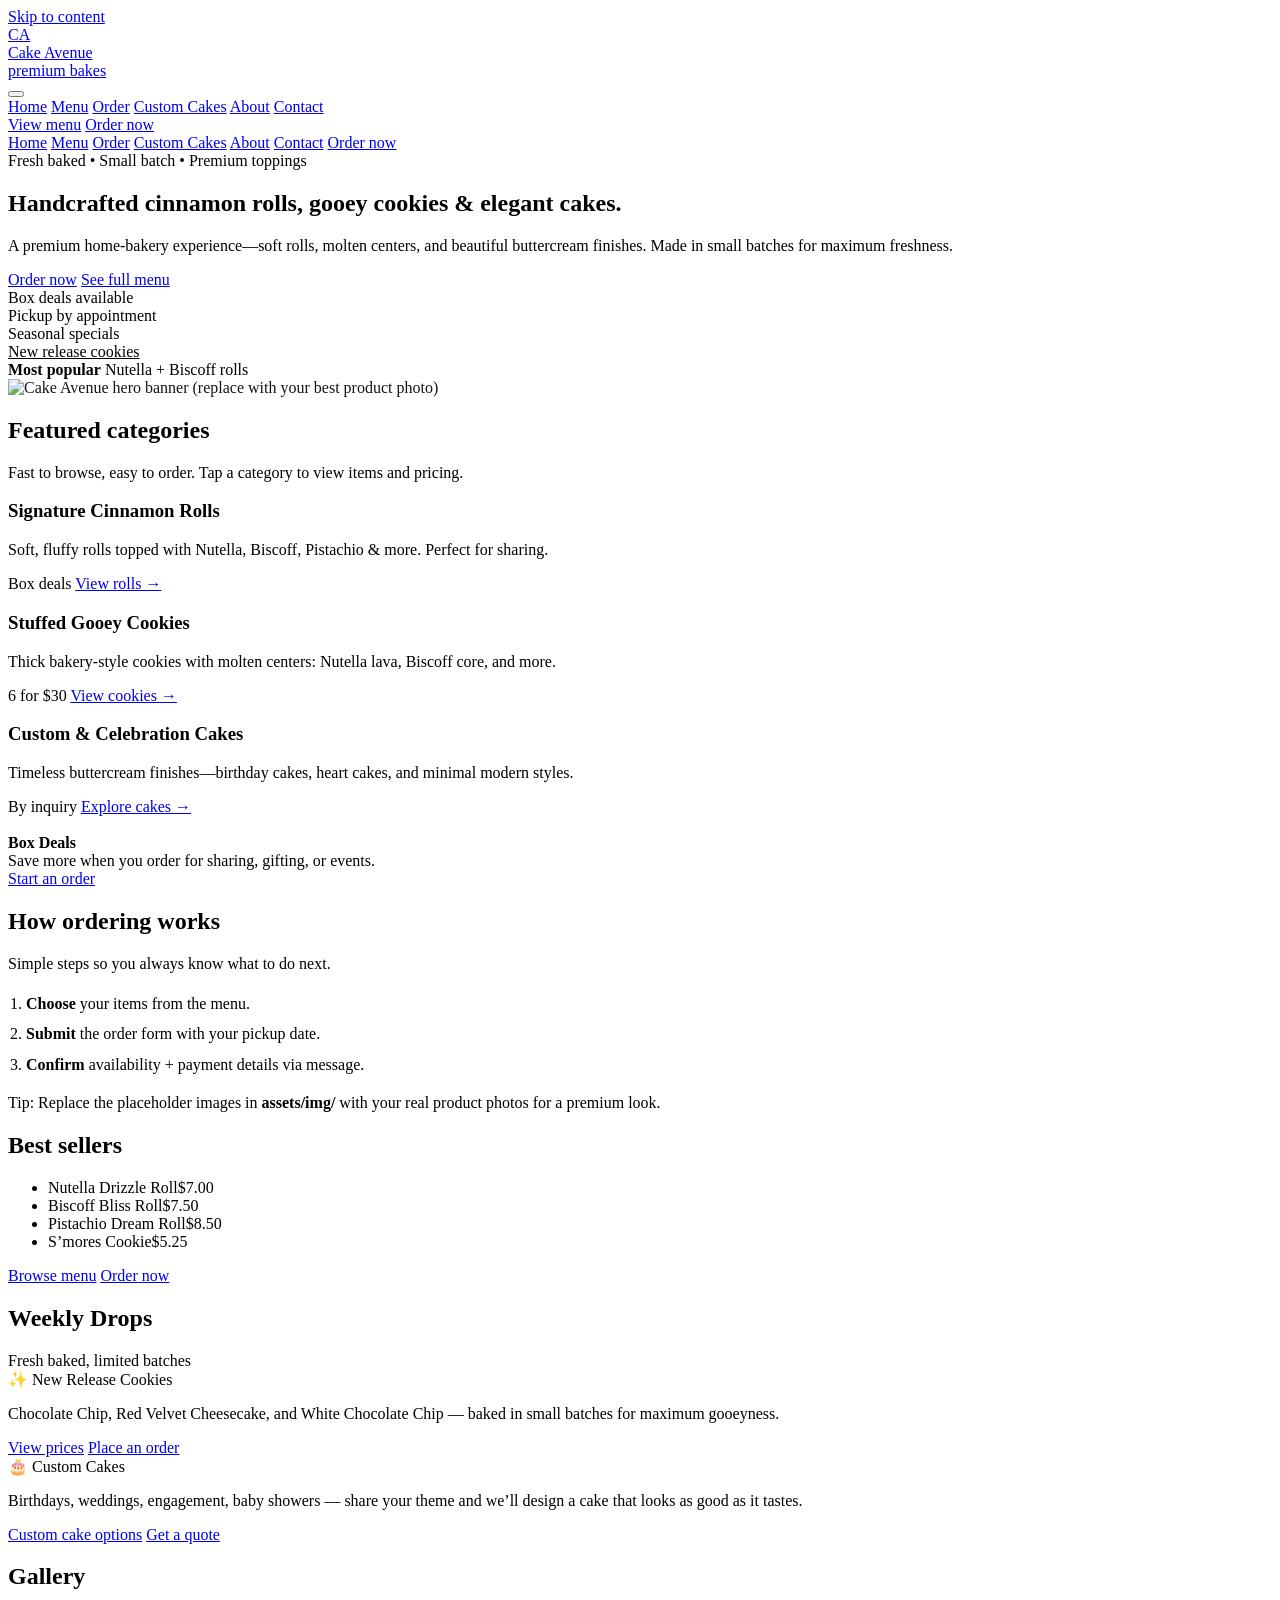
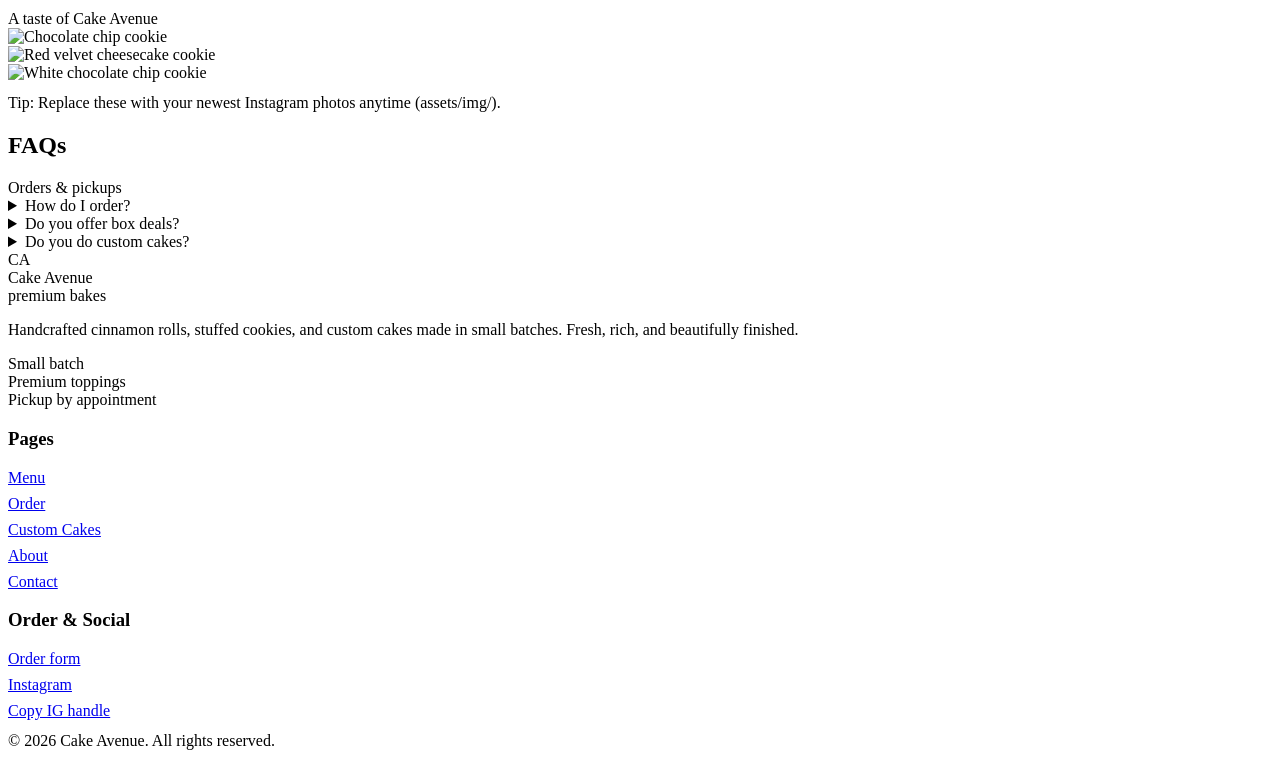
==== index.html @ 2c13a955 "Add Cake Avenue website pages" ====
<!doctype html>
<html lang="en">
<head>
<title>Cake Avenue — Premium Bakes</title>
<meta name="description" content="Cake Avenue — premium cinnamon rolls, gooey cookies, and custom cakes."/>

<meta charset="utf-8" />
<meta name="viewport" content="width=device-width, initial-scale=1" />
<meta name="theme-color" content="#c77a8b" />
<link rel="preconnect" href="https://fonts.googleapis.com">
<link rel="preconnect" href="https://fonts.gstatic.com" crossorigin>
<link href="https://fonts.googleapis.com/css2?family=Bodoni+Moda:wght@400;600;700&family=Parisienne&family=Poppins:wght@300;400;500;600;700&display=swap" rel="stylesheet">
<link rel="stylesheet" href="assets/css/style.css" />
<script defer src="assets/js/main.js"></script>


  <meta name="description" content="Premium cakes, gooey stuffed cookies, and custom baking — made fresh with love.">
  <meta property="og:title" content="Cake Avenue | Premium Cakes & Cookies">
  <meta property="og:description" content="Premium cakes, gooey stuffed cookies, and custom baking — made fresh with love.">
  <meta property="og:type" content="website">
</head>
<body>

<a class="skip-link" href="#main">Skip to content</a>
<header class="header">
  <div class="container">
    <nav class="nav" aria-label="Primary">
      <a class="brand" href="index.html" aria-label="Cake Avenue home">
        <div class="brand-mark" aria-hidden="true">CA</div>
        <div>
          <div class="brand-name">Cake Avenue</div>
          <div class="brand-tag">premium bakes</div>
        </div>
      </a>

      <button class="mobile-toggle" type="button" aria-label="Open menu" onclick="toggleMobileMenu()">
        <span></span><span></span><span></span>
      </button>

      <div class="nav-links" data-nav>
        <a href="index.html">Home</a>
        <a href="menu.html">Menu</a>
        <a href="order.html">Order</a>
        <a href="cakes.html">Custom Cakes</a>
        <a href="about.html">About</a>
        <a href="contact.html">Contact</a>
      </div>

      <div class="nav-cta">
        <a class="btn ghost" href="menu.html">View menu</a>
        <a class="btn primary" href="order.html">Order now</a>
      </div>
    </nav>

    <div id="mobileMenu" class="mobile-menu" data-open="false" data-nav>
      <a href="index.html">Home</a>
      <a href="menu.html">Menu</a>
      <a href="order.html">Order</a>
      <a href="cakes.html">Custom Cakes</a>
      <a href="about.html">About</a>
      <a href="contact.html">Contact</a>
      <a class="btn primary" style="margin-top:12px; width:100%" href="order.html">Order now</a>
    </div>
  </div>
</header>

<main id="main">

<section class="hero">
  <div class="container">
    <div class="hero-grid">
      <div class="card pad">
        <div class="kicker"><span class="dot"></span> Fresh baked • Small batch • Premium toppings</div>
        <h1>Handcrafted cinnamon rolls, gooey cookies & elegant cakes.</h1>
        <p class="lead">A premium home-bakery experience—soft rolls, molten centers, and beautiful buttercream finishes. Made in small batches for maximum freshness.</p>
        <div class="hero-actions">
          <a class="btn primary" href="order.html">Order now</a>
          <a class="btn ghost" href="menu.html">See full menu</a>
        </div>
        <div class="pills" aria-label="Highlights">
          <div class="pill">Box deals available</div>
          <div class="pill">Pickup by appointment</div>
          <div class="pill">Seasonal specials</div>
          <div class="pill"><a href="menu.html#new-release" style="color:inherit">New release cookies</a></div>
        </div>
      </div>

      <div class="hero-art">
        <div class="art">
          <div class="bokeh"></div>
          <div class="badge">
            <strong>Most popular</strong>
            <span>Nutella + Biscoff rolls</span>
          </div>
          <img src="assets/img/hero-placeholder.jpg" alt="Cake Avenue hero banner (replace with your best product photo)" style="mix-blend-mode:multiply; opacity:.92; height:100%; width:100%; object-fit:cover">
        </div>
      </div>
    </div>
  </div>
</section>

<section class="section">
  <div class="container">
    <h2>Featured categories</h2>
    <p>Fast to browse, easy to order. Tap a category to view items and pricing.</p>

    <div class="grid3">
      <div class="product-card">
        <div class="thumb" aria-hidden="true"></div>
        <h3>Signature Cinnamon Rolls</h3>
        <p>Soft, fluffy rolls topped with Nutella, Biscoff, Pistachio & more. Perfect for sharing.</p>
        <div class="price-row">
          <span class="price">Box deals</span>
          <a class="link" href="menu.html#rolls">View rolls →</a>
        </div>
      </div>

      <div class="product-card">
        <div class="thumb" aria-hidden="true" style="background:
          radial-gradient(260px 160px at 20% 20%, rgba(199,122,139,.35), transparent 60%),
          radial-gradient(240px 150px at 78% 20%, rgba(106,163,178,.28), transparent 62%),
          linear-gradient(135deg, rgba(255,255,255,.85), rgba(255,250,243,.6));"></div>
        <h3>Stuffed Gooey Cookies</h3>
        <p>Thick bakery-style cookies with molten centers: Nutella lava, Biscoff core, and more.</p>
        <div class="price-row">
          <span class="price">6 for $30</span>
          <a class="link" href="menu.html#cookies">View cookies →</a>
        </div>
      </div>

      <div class="product-card">
        <div class="thumb" aria-hidden="true" style="background:
          radial-gradient(260px 160px at 20% 20%, rgba(106,163,178,.35), transparent 60%),
          radial-gradient(240px 150px at 78% 20%, rgba(217,180,143,.28), transparent 62%),
          linear-gradient(135deg, rgba(255,255,255,.85), rgba(255,250,243,.6));"></div>
        <h3>Custom & Celebration Cakes</h3>
        <p>Timeless buttercream finishes—birthday cakes, heart cakes, and minimal modern styles.</p>
        <div class="price-row">
          <span class="price">By inquiry</span>
          <a class="link" href="cakes.html">Explore cakes →</a>
        </div>
      </div>
    </div>

    <div class="banner" style="margin-top:18px">
      <div>
        <strong>Box Deals</strong>
        <div><span>Save more when you order for sharing, gifting, or events.</span></div>
      </div>
      <a class="btn primary" href="order.html">Start an order</a>
    </div>
  </div>
</section>

<section class="section">
  <div class="container">
    <div class="menu-grid">
      <div class="menu-block">
        <h2>How ordering works</h2>
        <p class="small">Simple steps so you always know what to do next.</p>
        <ol class="small" style="line-height:1.9; margin:10px 0 0; padding-left:18px">
          <li><strong>Choose</strong> your items from the menu.</li>
          <li><strong>Submit</strong> the order form with your pickup date.</li>
          <li><strong>Confirm</strong> availability + payment details via message.</li>
        </ol>
        <div class="note" style="margin-top:14px">
          Tip: Replace the placeholder images in <strong>assets/img/</strong> with your real product photos for a premium look.
        </div>
      </div>

      <div class="menu-block">
        <h2>Best sellers</h2>
        <ul class="menu-list" style="margin-top:8px">
          <li class="menu-item"><span class="name">Nutella Drizzle Roll</span><span class="dots"></span><span class="price">$7.00</span></li>
          <li class="menu-item"><span class="name">Biscoff Bliss Roll</span><span class="dots"></span><span class="price">$7.50</span></li>
          <li class="menu-item"><span class="name">Pistachio Dream Roll</span><span class="dots"></span><span class="price">$8.50</span></li>
          <li class="menu-item"><span class="name">S’mores Cookie</span><span class="dots"></span><span class="price">$5.25</span></li>
        </ul>
        <div class="hero-actions" style="margin-top:16px">
          <a class="btn ghost" href="menu.html">Browse menu</a>
          <a class="btn primary" href="order.html">Order now</a>
        </div>
      </div>
    </div>
  </div>
</section>


<section class="section">
  <div class="container">
    <div class="section-title">
      <h2>Weekly Drops</h2><span class="script">Fresh baked, limited batches</span>
    </div>
    <div class="divider"></div>
    <div class="menu-grid">
      <div class="menu-block lux-card">
        <div class="badge">✨ New Release Cookies</div>
        <p class="small">Chocolate Chip, Red Velvet Cheesecake, and White Chocolate Chip — baked in small batches for maximum gooeyness.</p>
        <div class="hero-actions">
          <a class="btn primary" href="menu.html#new-release">View prices</a>
          <a class="btn ghost" href="order.html">Place an order</a>
        </div>
      </div>
      <div class="menu-block lux-card">
        <div class="badge">🎂 Custom Cakes</div>
        <p class="small">Birthdays, weddings, engagement, baby showers — share your theme and we’ll design a cake that looks as good as it tastes.</p>
        <div class="hero-actions">
          <a class="btn primary" href="cakes.html">Custom cake options</a>
          <a class="btn ghost" href="contact.html">Get a quote</a>
        </div>
      </div>
    </div>
  </div>
</section>

<section class="section">
  <div class="container">
    <div class="section-title">
      <h2>Gallery</h2><span class="script">A taste of Cake Avenue</span>
    </div>
    <div class="divider"></div>
    <div class="gallery">
      <div class="g"><img src="assets/img/new-chocolate-chip-1.jpg" alt="Chocolate chip cookie"></div>
      <div class="g"><img src="assets/img/new-red-velvet-1.jpg" alt="Red velvet cheesecake cookie"></div>
      <div class="g"><img src="assets/img/new-white-choc-chip-1.jpg" alt="White chocolate chip cookie"></div>
    </div>
    <p class="small" style="margin-top:12px; color:var(--muted)">Tip: Replace these with your newest Instagram photos anytime (assets/img/).</p>
  </div>
</section>

<section class="section">
  <div class="container">
    <div class="section-title">
      <h2>FAQs</h2><span class="script">Orders & pickups</span>
    </div>
    <div class="divider"></div>
    <div class="faq">
      <details>
        <summary>How do I order?</summary>
        <div class="small" style="margin-top:8px">Use the Order page, or message us on Instagram. We’ll confirm availability and pickup time.</div>
      </details>
      <details>
        <summary>Do you offer box deals?</summary>
        <div class="small" style="margin-top:8px">Yes — box deals are listed on the Menu page when available.</div>
      </details>
      <details>
        <summary>Do you do custom cakes?</summary>
        <div class="small" style="margin-top:8px">Absolutely. Share your theme, size, and date on the Contact page for a quote.</div>
      </details>
    </div>
  </div>
</section>

</main>

<footer class="footer">
  <div class="container">
    <div class="footer-grid">
      <div>
        <div class="brand" style="margin-bottom:10px">
          <div class="brand-mark" aria-hidden="true">CA</div>
          <div>
            <div class="brand-name">Cake Avenue</div>
            <div class="brand-tag">premium bakes</div>
          </div>
        </div>
        <p class="muted">Handcrafted cinnamon rolls, stuffed cookies, and custom cakes made in small batches. Fresh, rich, and beautifully finished.</p>
        <div class="badge-row">
          <div class="mini-badge">Small batch</div>
          <div class="mini-badge">Premium toppings</div>
          <div class="mini-badge">Pickup by appointment</div>
        </div>
      </div>
      <div>
        <h3>Pages</h3>
        <div style="display:grid; gap:8px">
          <a href="menu.html">Menu</a>
          <a href="order.html">Order</a>
          <a href="cakes.html">Custom Cakes</a>
          <a href="about.html">About</a>
          <a href="contact.html">Contact</a>
        </div>
      </div>
      <div>
        <h3>Order & Social</h3>
        <div style="display:grid; gap:8px">
          <a href="order.html">Order form</a>
          <a href="https://www.instagram.com/cake_avenue_0" target="_blank" rel="noreferrer">Instagram</a>
          <a href="#" onclick="navigator.clipboard.writeText('@cake_avenue_0'); return false;">Copy IG handle</a>
        </div>
        <p class="muted" style="margin-top:12px">© 2026 Cake Avenue. All rights reserved.</p>
      </div>
    </div>
  </div>
</footer>
<div id="toast" class="toast" role="status" aria-live="polite"></div>

</body>
</html>
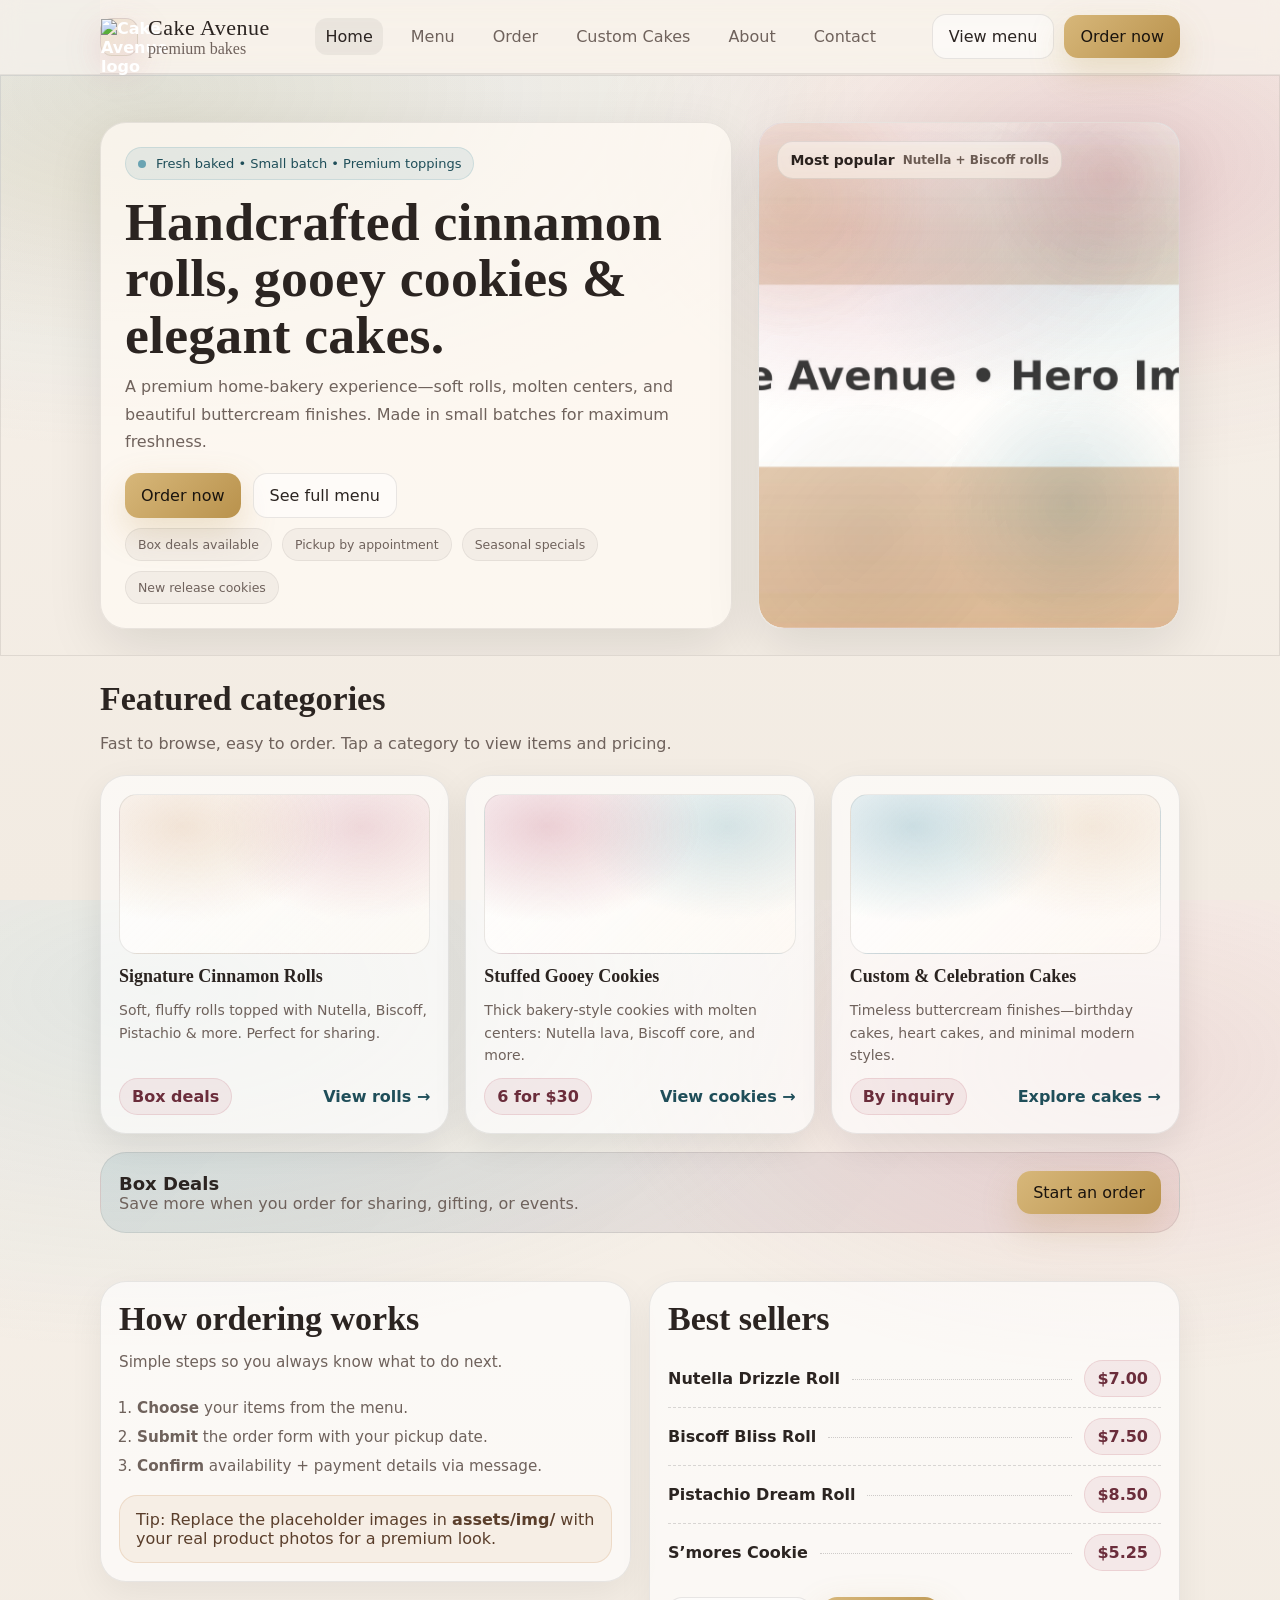
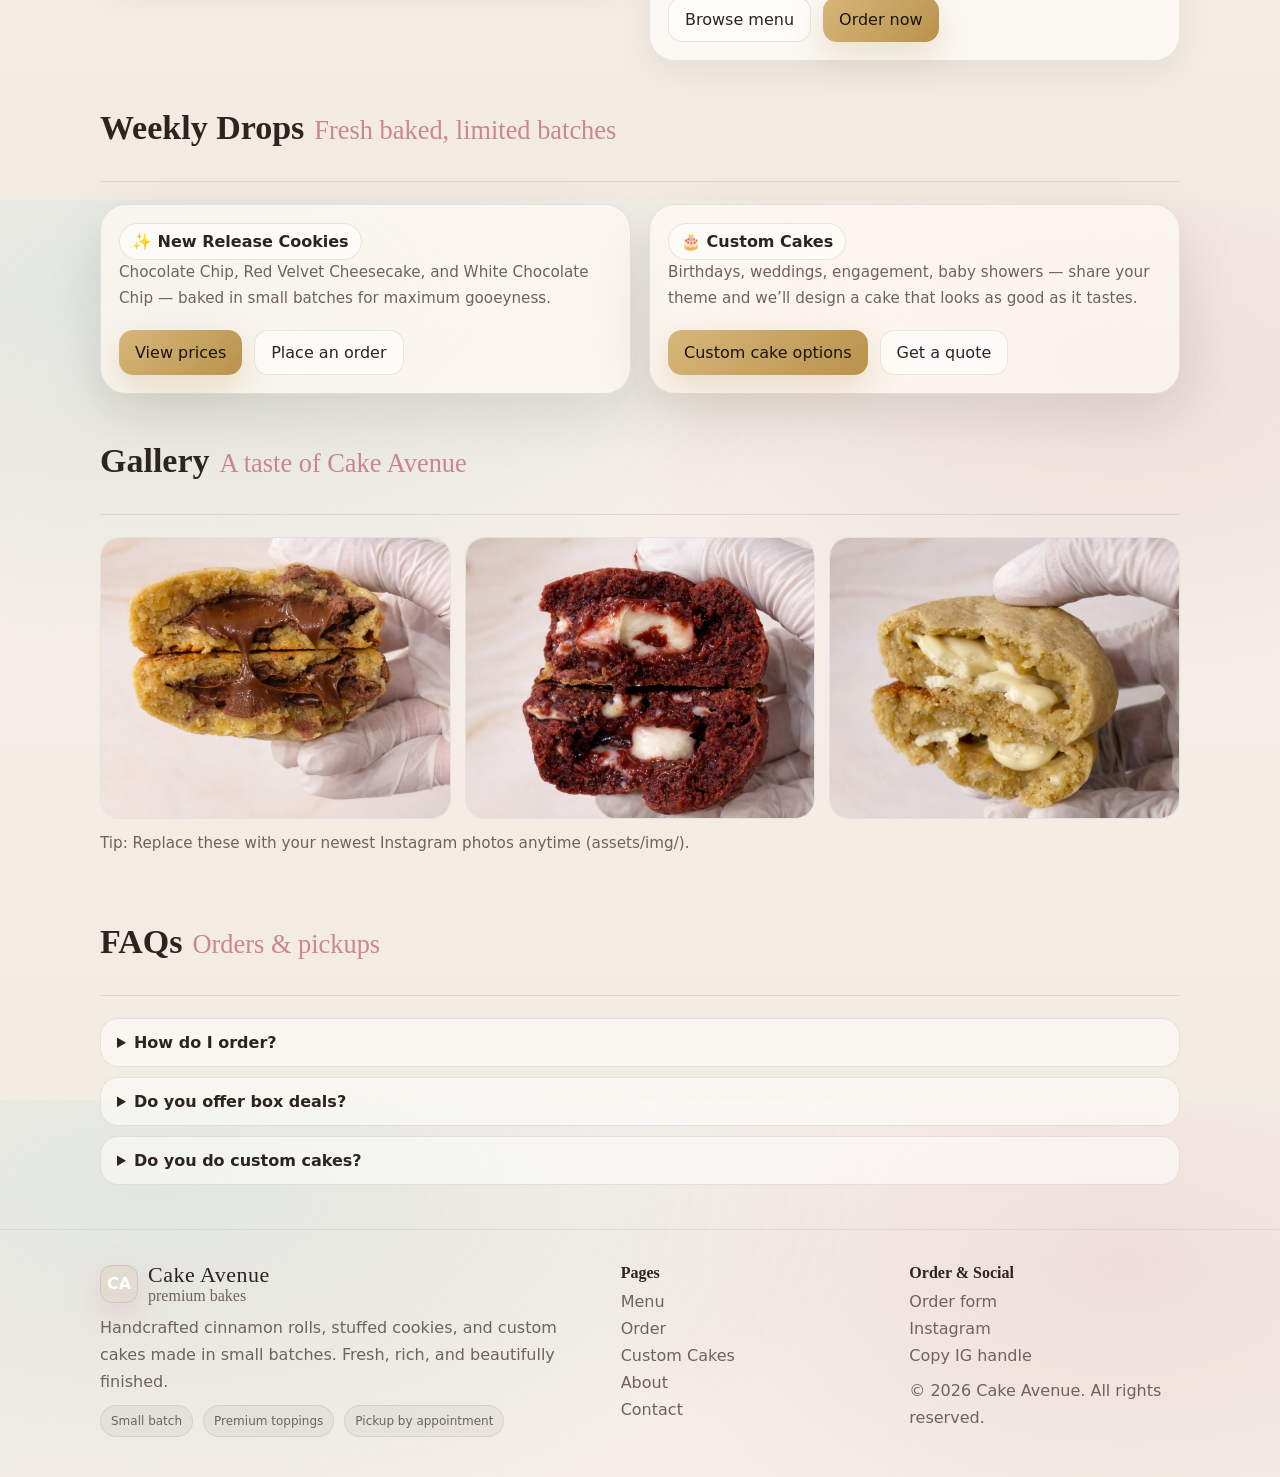
==== commit dcecd82a: "Replace “CA” with the logo image" ====
--- a/index.html
+++ b/index.html
@@ -26,7 +26,9 @@
   <div class="container">
     <nav class="nav" aria-label="Primary">
       <a class="brand" href="index.html" aria-label="Cake Avenue home">
-        <div class="brand-mark" aria-hidden="true">CA</div>
+      <div class="brand-mark" aria-hidden="true">
+  <img src="assets/img/logo.png" alt="Cake Avenue logo" class="logo-img">
+</div>
         <div>
           <div class="brand-name">Cake Avenue</div>
           <div class="brand-tag">premium bakes</div>
--- a/assets/css/style.css
+++ b/assets/css/style.css
@@ -0,0 +1,348 @@
+:root{
+  --bg: #f7f1ea;
+  --paper: #fffaf3;
+  --ink: #2b2421;
+  --muted: #6f625c;
+  --brand: #c77a8b;
+  --brand2: #6aa3b2;
+  --accent: #d9b48f;
+  --shadow: 0 18px 55px rgba(0,0,0,.10);
+  --radius: 18px;
+  --radius2: 26px;
+  --max: 1120px;
+}
+*{box-sizing:border-box}
+html,body{height:100%}
+body{
+  margin:0;
+  font-family: "Poppins", system-ui, -apple-system, Segoe UI, Roboto, Arial, sans-serif;
+  color:var(--ink);
+  background:
+    radial-gradient(1200px 600px at 12% 10%, rgba(106,163,178,.15), transparent 60%),
+    radial-gradient(900px 520px at 88% 18%, rgba(199,122,139,.16), transparent 60%),
+    linear-gradient(180deg, var(--bg), #f2ebe2);
+}
+a{color:inherit; text-decoration:none}
+img{max-width:100%; height:auto; display:block}
+button{font-family:inherit}
+.container{max-width:var(--max); margin:0 auto; padding:0 20px}
+.skip-link{position:absolute; left:-999px; top:auto; width:1px; height:1px; overflow:hidden}
+.skip-link:focus{left:16px; top:16px; width:auto; height:auto; padding:10px 12px; background:#fff; border-radius:12px; box-shadow:var(--shadow); z-index:9999}
+.header{
+  position:sticky; top:0; z-index:50;
+  backdrop-filter: blur(10px);
+  background: rgba(247,241,234,.70);
+  border-bottom: 1px solid rgba(0,0,0,.06);
+}
+.nav{
+  display:flex; align-items:center; justify-content:space-between;
+  padding:14px 0; gap:14px;
+}
+.brand{display:flex; align-items:center; gap:10px}
+.brand-mark{
+  width:40px; height:40px; border-radius:14px;
+  background: linear-gradient(135deg, rgba(199,122,139,.95), rgba(106,163,178,.95));
+  box-shadow: 0 12px 35px rgba(199,122,139,.25);
+  display:grid; place-items:center;
+  color:white; font-weight:700;
+}
+.brand-name{font-family:"Bodoni Moda", serif; letter-spacing:.5px; font-size:22px; line-height:1}
+.brand-tag{font-family:"Parisienne", cursive; color:var(--muted); margin-top:2px; font-size:16px; line-height:1}
+.nav-links{display:flex; align-items:center; gap:18px; flex-wrap:wrap}
+.nav-links a{padding:9px 10px; border-radius:12px; color:var(--muted)}
+.nav-links a[aria-current="page"]{color:var(--ink); background: rgba(0,0,0,.05)}
+.nav-cta{display:flex; align-items:center; gap:10px}
+.btn{
+  display:inline-flex; align-items:center; justify-content:center; gap:10px;
+  padding:12px 16px; border-radius:14px;
+  border:1px solid rgba(0,0,0,.10);
+  background: rgba(255,255,255,.7);
+  color:var(--ink);
+  cursor:pointer;
+  transition: transform .12s ease, box-shadow .12s ease, background .12s ease;
+}
+.btn:hover{transform: translateY(-1px); box-shadow: 0 12px 30px rgba(0,0,0,.10); background:#fff}
+.btn.primary{
+  background: linear-gradient(135deg, rgba(199,122,139,.98), rgba(217,180,143,.92));
+  border-color: rgba(0,0,0,.06);
+  color:white;
+}
+.btn.primary:hover{box-shadow: 0 18px 45px rgba(199,122,139,.25)}
+.btn.ghost{background:transparent; border-color: rgba(0,0,0,.10)}
+.mobile-toggle{display:none; width:44px; height:44px; border-radius:14px; border:1px solid rgba(0,0,0,.10); background: rgba(255,255,255,.65)}
+.mobile-toggle span{display:block; width:18px; height:2px; background:var(--ink); margin:4px auto; border-radius:2px}
+@media (max-width: 860px){
+  .nav-links{display:none}
+  .mobile-toggle{display:inline-grid; place-items:center}
+  .nav-cta{display:none}
+  .mobile-menu{display:block}
+}
+.mobile-menu{display:none; padding:0 0 14px 0}
+.mobile-menu a{
+  display:block; padding:12px 14px; border-radius:14px; margin-top:10px;
+  background: rgba(255,255,255,.65); border: 1px solid rgba(0,0,0,.08); color:var(--muted);
+}
+.mobile-menu a[aria-current="page"]{color:var(--ink); background:#fff}
+.hero{padding:46px 0 26px}
+.hero-grid{display:grid; grid-template-columns: 1.2fr .8fr; gap:26px; align-items:stretch}
+@media (max-width: 980px){ .hero-grid{grid-template-columns:1fr} }
+.card{
+  background: rgba(255,250,243,.75);
+  border: 1px solid rgba(0,0,0,.08);
+  border-radius: var(--radius2);
+  box-shadow: var(--shadow);
+  overflow:hidden;
+}
+.card.pad{padding:24px}
+.kicker{
+  display:inline-flex; align-items:center; gap:10px;
+  padding:8px 12px; border-radius:999px;
+  background: rgba(106,163,178,.14);
+  color:#1f4e59;
+  border: 1px solid rgba(106,163,178,.22);
+  font-size:13px;
+}
+.kicker .dot{width:8px; height:8px; border-radius:99px; background: var(--brand2)}
+h1{
+  font-family:"Bodoni Moda", serif;
+  font-size: clamp(34px, 4.2vw, 56px);
+  line-height:1.05;
+  margin:14px 0 10px;
+  letter-spacing:.2px;
+}
+.lead{color:var(--muted); font-size:16px; line-height:1.7; margin:0 0 18px}
+.hero-actions{display:flex; gap:12px; flex-wrap:wrap; margin-top:18px}
+.hero-art{position:relative; min-height:360px; display:grid; place-items:stretch}
+.hero-art .art{
+  height:100%;
+  border-radius: var(--radius2);
+  background:
+    radial-gradient(560px 320px at 20% 20%, rgba(199,122,139,.28), transparent 60%),
+    radial-gradient(420px 280px at 78% 25%, rgba(106,163,178,.22), transparent 60%),
+    linear-gradient(135deg, rgba(255,255,255,.9), rgba(255,250,243,.65));
+  border: 1px solid rgba(0,0,0,.08);
+  box-shadow: var(--shadow);
+  overflow:hidden;
+  position:relative;
+}
+.bokeh{
+  position:absolute; inset:-40px;
+  background:
+    radial-gradient(circle at 14% 20%, rgba(217,180,143,.35), transparent 22%),
+    radial-gradient(circle at 78% 16%, rgba(199,122,139,.35), transparent 20%),
+    radial-gradient(circle at 70% 72%, rgba(106,163,178,.30), transparent 24%),
+    radial-gradient(circle at 30% 78%, rgba(0,0,0,.06), transparent 26%);
+  filter: blur(1px);
+  opacity:.9;
+}
+.hero-art .badge{
+  position:absolute; left:18px; top:18px;
+  padding:10px 12px; border-radius:16px;
+  background: rgba(255,255,255,.75);
+  border: 1px solid rgba(0,0,0,.08);
+  backdrop-filter: blur(8px);
+}
+.hero-art .badge strong{display:block; font-size:14px}
+.hero-art .badge span{color:var(--muted); font-size:12px}
+.pills{display:flex; gap:10px; flex-wrap:wrap; margin-top:10px}
+.pill{padding:8px 12px; border-radius:999px; background: rgba(0,0,0,.04); border:1px solid rgba(0,0,0,.06); color:var(--muted); font-size:12.5px}
+.section{padding:24px 0}
+.section h2{font-family:"Bodoni Moda", serif; font-size:34px; margin:0 0 12px}
+.section p{color:var(--muted); margin:0 0 18px; line-height:1.7}
+.grid3{display:grid; grid-template-columns: repeat(3, 1fr); gap:16px}
+@media (max-width: 980px){ .grid3{grid-template-columns:1fr} }
+.product-card{
+  padding:18px; border-radius: var(--radius2);
+  background: rgba(255,255,255,.62);
+  border:1px solid rgba(0,0,0,.08);
+  box-shadow: 0 12px 35px rgba(0,0,0,.08);
+  display:flex; flex-direction:column; gap:12px;
+}
+.product-card .thumb{
+  height:160px; border-radius:18px; border:1px solid rgba(0,0,0,.08);
+  background:
+    radial-gradient(260px 160px at 20% 20%, rgba(217,180,143,.35), transparent 60%),
+    radial-gradient(240px 150px at 78% 20%, rgba(199,122,139,.28), transparent 62%),
+    linear-gradient(135deg, rgba(255,255,255,.85), rgba(255,250,243,.6));
+  position:relative; overflow:hidden;
+}
+.product-card h3{margin:0; font-size:18px}
+.product-card p{margin:0; color:var(--muted); font-size:14px; line-height:1.6}
+.price-row{display:flex; align-items:center; justify-content:space-between; gap:12px; margin-top:auto}
+.price{
+  font-weight:700;
+  padding:8px 12px;
+  border-radius:999px;
+  background: rgba(199,122,139,.12);
+  border:1px solid rgba(199,122,139,.22);
+  color:#6b2d3b;
+}
+.link{color:#1f4e59; font-weight:600}
+.banner{
+  margin-top:14px; padding:18px; border-radius: var(--radius2);
+  background: linear-gradient(135deg, rgba(106,163,178,.18), rgba(199,122,139,.16));
+  border:1px solid rgba(0,0,0,.08);
+  display:flex; align-items:center; justify-content:space-between; gap:12px; flex-wrap:wrap;
+}
+.banner strong{font-size:18px}
+.banner span{color:var(--muted)}
+.menu-section{padding:20px 0}
+.menu-block{
+  padding:18px; border-radius: var(--radius2);
+  background: rgba(255,255,255,.62);
+  border:1px solid rgba(0,0,0,.08);
+  box-shadow: 0 12px 35px rgba(0,0,0,.06);
+}
+.menu-grid{display:grid; grid-template-columns: 1fr 1fr; gap:18px; align-items:start}
+@media (max-width: 980px){ .menu-grid{grid-template-columns:1fr} }
+.menu-list{margin:10px 0 0; padding:0; list-style:none}
+.menu-item{display:flex; gap:12px; align-items:baseline; padding:10px 0; border-bottom: 1px dashed rgba(0,0,0,.14)}
+.menu-item:last-child{border-bottom:none}
+.menu-item .name{font-weight:600}
+.menu-item .dots{flex:1; border-bottom: 1px dotted rgba(0,0,0,.18); transform: translateY(-4px)}
+.menu-item .price{font-weight:700}
+.small{font-size:13px; color:var(--muted); line-height:1.6}
+.note{
+  padding:14px 16px; border-radius:18px;
+  background: rgba(217,180,143,.15);
+  border:1px solid rgba(217,180,143,.35);
+  color:#5a3e2b;
+}
+.form{display:grid; gap:12px}
+.field{display:grid; gap:6px}
+label{font-size:13px; color:var(--muted)}
+input, select, textarea{
+  padding:12px; border-radius:14px;
+  border:1px solid rgba(0,0,0,.14);
+  background: rgba(255,255,255,.75);
+  outline:none;
+}
+textarea{min-height:120px; resize:vertical}
+input:focus, select:focus, textarea:focus{
+  border-color: rgba(106,163,178,.55);
+  box-shadow: 0 0 0 4px rgba(106,163,178,.16);
+}
+.footer{padding:34px 0 40px; margin-top:20px; border-top: 1px solid rgba(0,0,0,.06)}
+.footer-grid{display:grid; grid-template-columns: 1.3fr .7fr .7fr; gap:18px}
+@media (max-width: 980px){ .footer-grid{grid-template-columns:1fr} }
+.footer h3{margin:0 0 10px; font-size:16px}
+.footer a{color:var(--muted)}
+.footer a:hover{color:var(--ink)}
+.footer .muted{color:var(--muted); line-height:1.7; margin:10px 0 0}
+.badge-row{display:flex; gap:10px; flex-wrap:wrap; margin-top:10px}
+.mini-badge{padding:8px 10px; border-radius:999px; background: rgba(0,0,0,.04); border:1px solid rgba(0,0,0,.08); color:var(--muted); font-size:12px}
+.toast{
+  position: fixed; right:18px; bottom:18px;
+  max-width:420px; padding:12px 14px;
+  background: rgba(255,255,255,.85);
+  border:1px solid rgba(0,0,0,.10);
+  border-radius:16px;
+  box-shadow: var(--shadow);
+  display:none;
+}
+.toast.show{display:block}
+
+/* === Luxury refresh (2026) === */
+:root{
+  --gold: #d7b77a;
+  --gold2:#b9924c;
+  --night:#111014;
+  --paper2:#ffffff;
+  --line: rgba(43,36,33,.10);
+}
+h1,h2,h3,.logo-text{font-family:"Bodoni Moda", serif;}
+.script{font-family:"Parisienne", cursive;}
+.small{font-size:.95rem; line-height:1.5;}
+.nav{
+  position:sticky; top:0; z-index:50;
+  backdrop-filter:saturate(140%) blur(14px);
+  background: rgba(247,241,234,.72);
+  border-bottom:1px solid var(--line);
+}
+.nav a:hover{opacity:.9}
+.brand-mark{
+  width:38px; height:38px; border-radius:12px;
+  display:grid; place-items:center;
+  background: linear-gradient(135deg, rgba(215,183,122,.22), rgba(199,122,139,.14));
+  border:1px solid var(--line);
+}
+.btn.primary{
+  background: linear-gradient(135deg, var(--gold), var(--gold2));
+  color:#1a140e;
+  border:0;
+  box-shadow: 0 14px 35px rgba(185,146,76,.25);
+}
+.btn.primary:hover{transform: translateY(-1px);}
+.btn.ghost{
+  border:1px solid var(--line);
+  background: rgba(255,255,255,.55);
+}
+.hero{
+  position:relative;
+  overflow:hidden;
+  border:1px solid var(--line);
+}
+.hero:before{
+  content:"";
+  position:absolute; inset:-60px;
+  background:
+    radial-gradient(650px 320px at 15% 20%, rgba(215,183,122,.18), transparent 60%),
+    radial-gradient(520px 320px at 85% 25%, rgba(199,122,139,.16), transparent 60%);
+  pointer-events:none;
+}
+.hero > *{position:relative; z-index:2;}
+.section-title{
+  display:flex; align-items:baseline; gap:10px; flex-wrap:wrap;
+}
+.section-title .script{font-size:1.65rem; color:var(--brand); opacity:.9}
+.divider{
+  height:1px; background: var(--line);
+  margin:22px 0;
+}
+.lux-card{
+  border:1px solid var(--line);
+  background: rgba(255,250,243,.72);
+  box-shadow: 0 20px 60px rgba(0,0,0,.10);
+  border-radius: var(--radius2);
+}
+.gallery{
+  display:grid;
+  grid-template-columns: repeat(12, 1fr);
+  gap:14px;
+}
+.gallery .g{
+  grid-column: span 4;
+  border-radius: 20px;
+  overflow:hidden;
+  border:1px solid var(--line);
+  background: rgba(255,255,255,.6);
+}
+.gallery .g img{width:100%; height:280px; object-fit:cover;}
+@media (max-width: 880px){
+  .gallery .g{grid-column: span 6;}
+  .gallery .g img{height:240px;}
+}
+@media (max-width: 520px){
+  .gallery .g{grid-column: span 12;}
+  .gallery .g img{height:240px;}
+}
+.badge{
+  display:inline-flex; align-items:center; gap:8px;
+  padding:8px 12px;
+  border-radius:999px;
+  border:1px solid var(--line);
+  background: rgba(255,255,255,.55);
+  font-weight:600;
+}
+.quote{
+  font-size:1.05rem;
+  color:var(--muted);
+}
+.faq details{
+  border:1px solid var(--line);
+  border-radius: 18px;
+  padding: 14px 16px;
+  background: rgba(255,255,255,.55);
+}
+.faq summary{cursor:pointer; font-weight:700;}
+.faq details + details{margin-top:10px;}
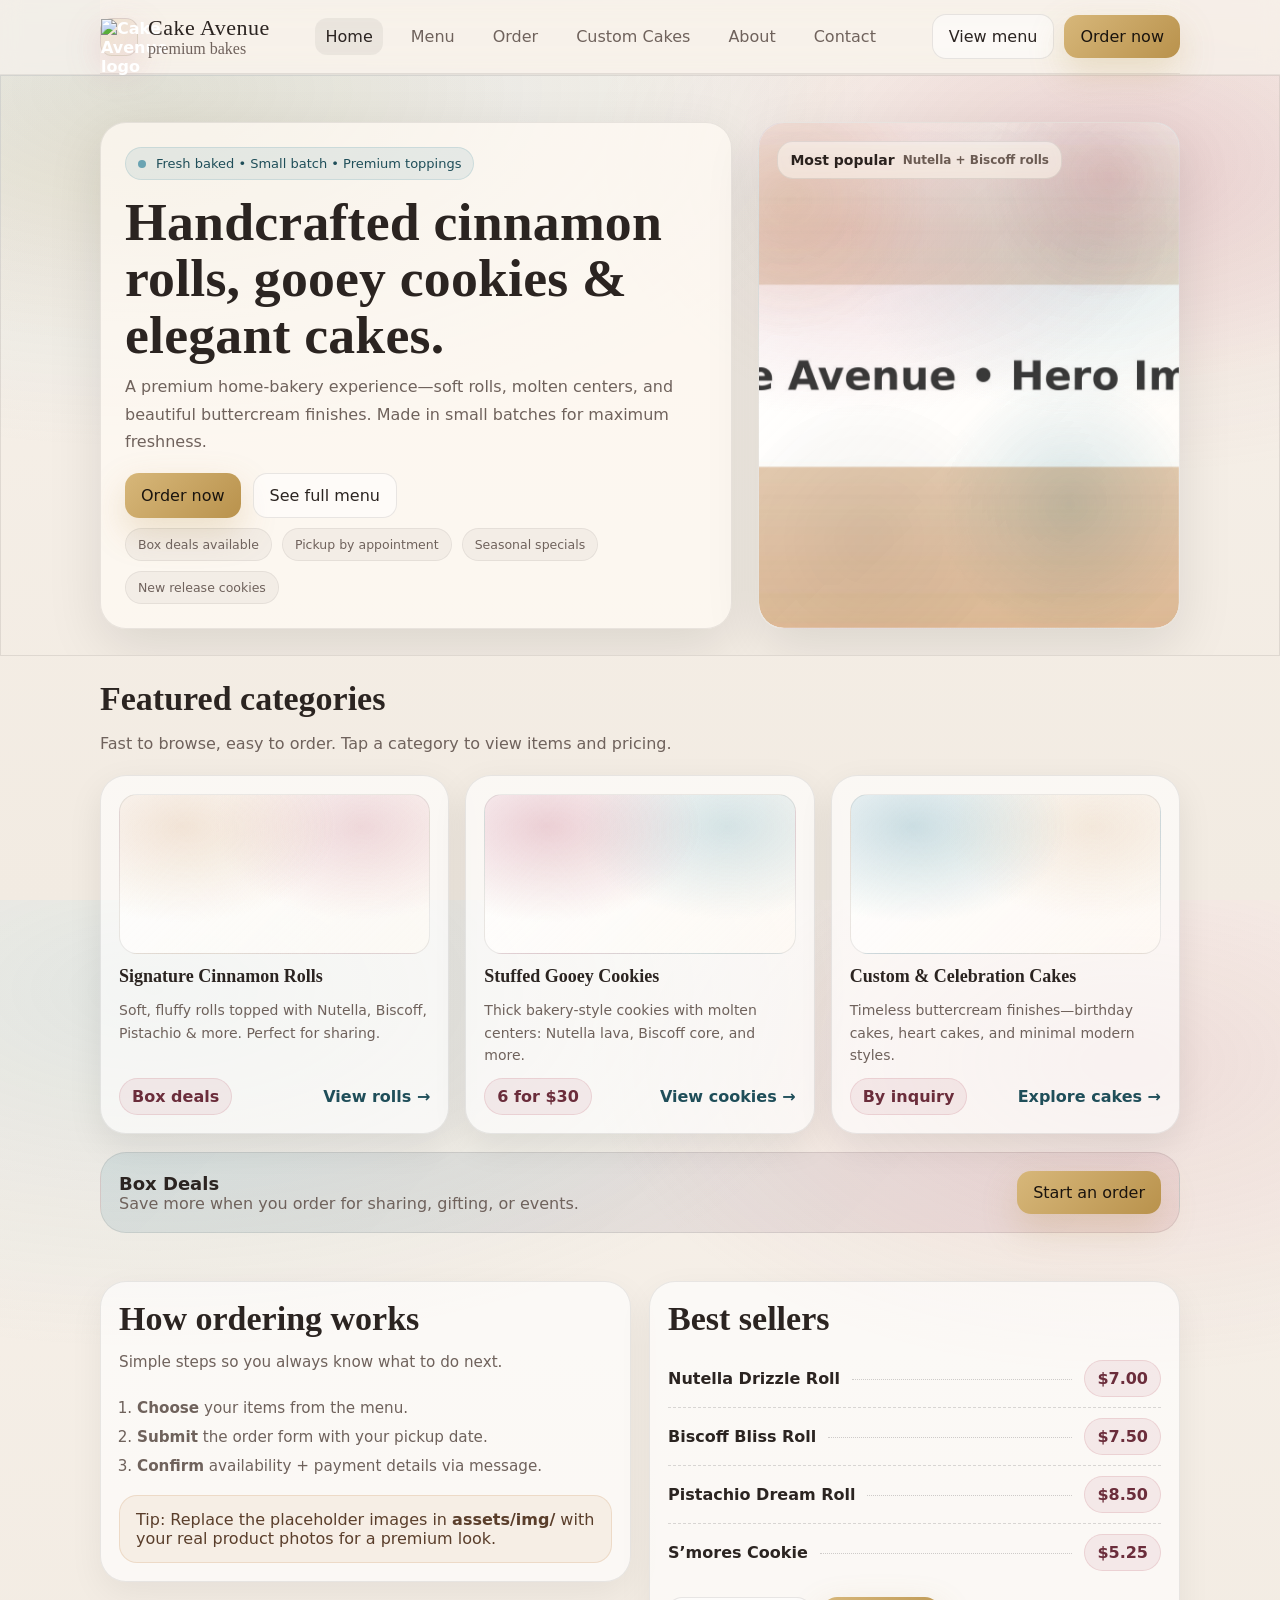
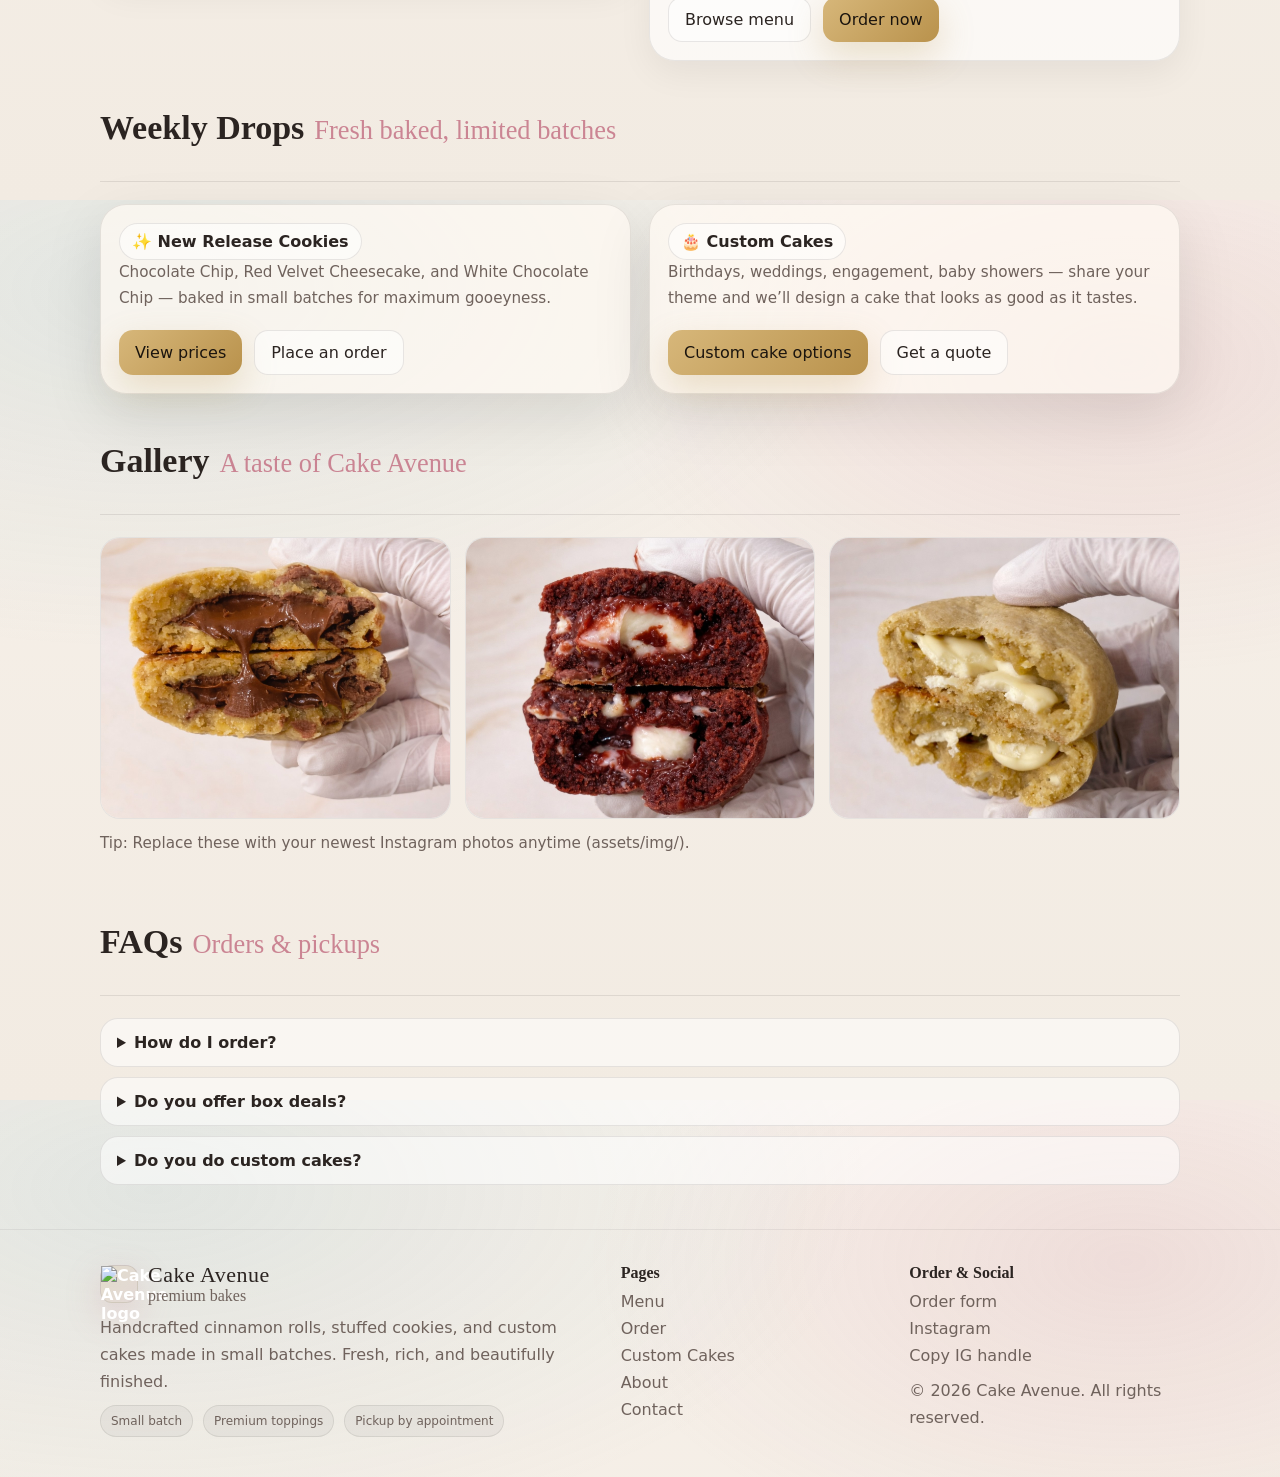
==== commit 7fc68fb0: "did the same thing to footer" ====
--- a/index.html
+++ b/index.html
@@ -260,7 +260,9 @@
     <div class="footer-grid">
       <div>
         <div class="brand" style="margin-bottom:10px">
-          <div class="brand-mark" aria-hidden="true">CA</div>
+          <div class="brand-mark" aria-hidden="true">
+  <img src="assets/img/logo.png" alt="Cake Avenue logo" class="logo-img">
+</div>
           <div>
             <div class="brand-name">Cake Avenue</div>
             <div class="brand-tag">premium bakes</div>
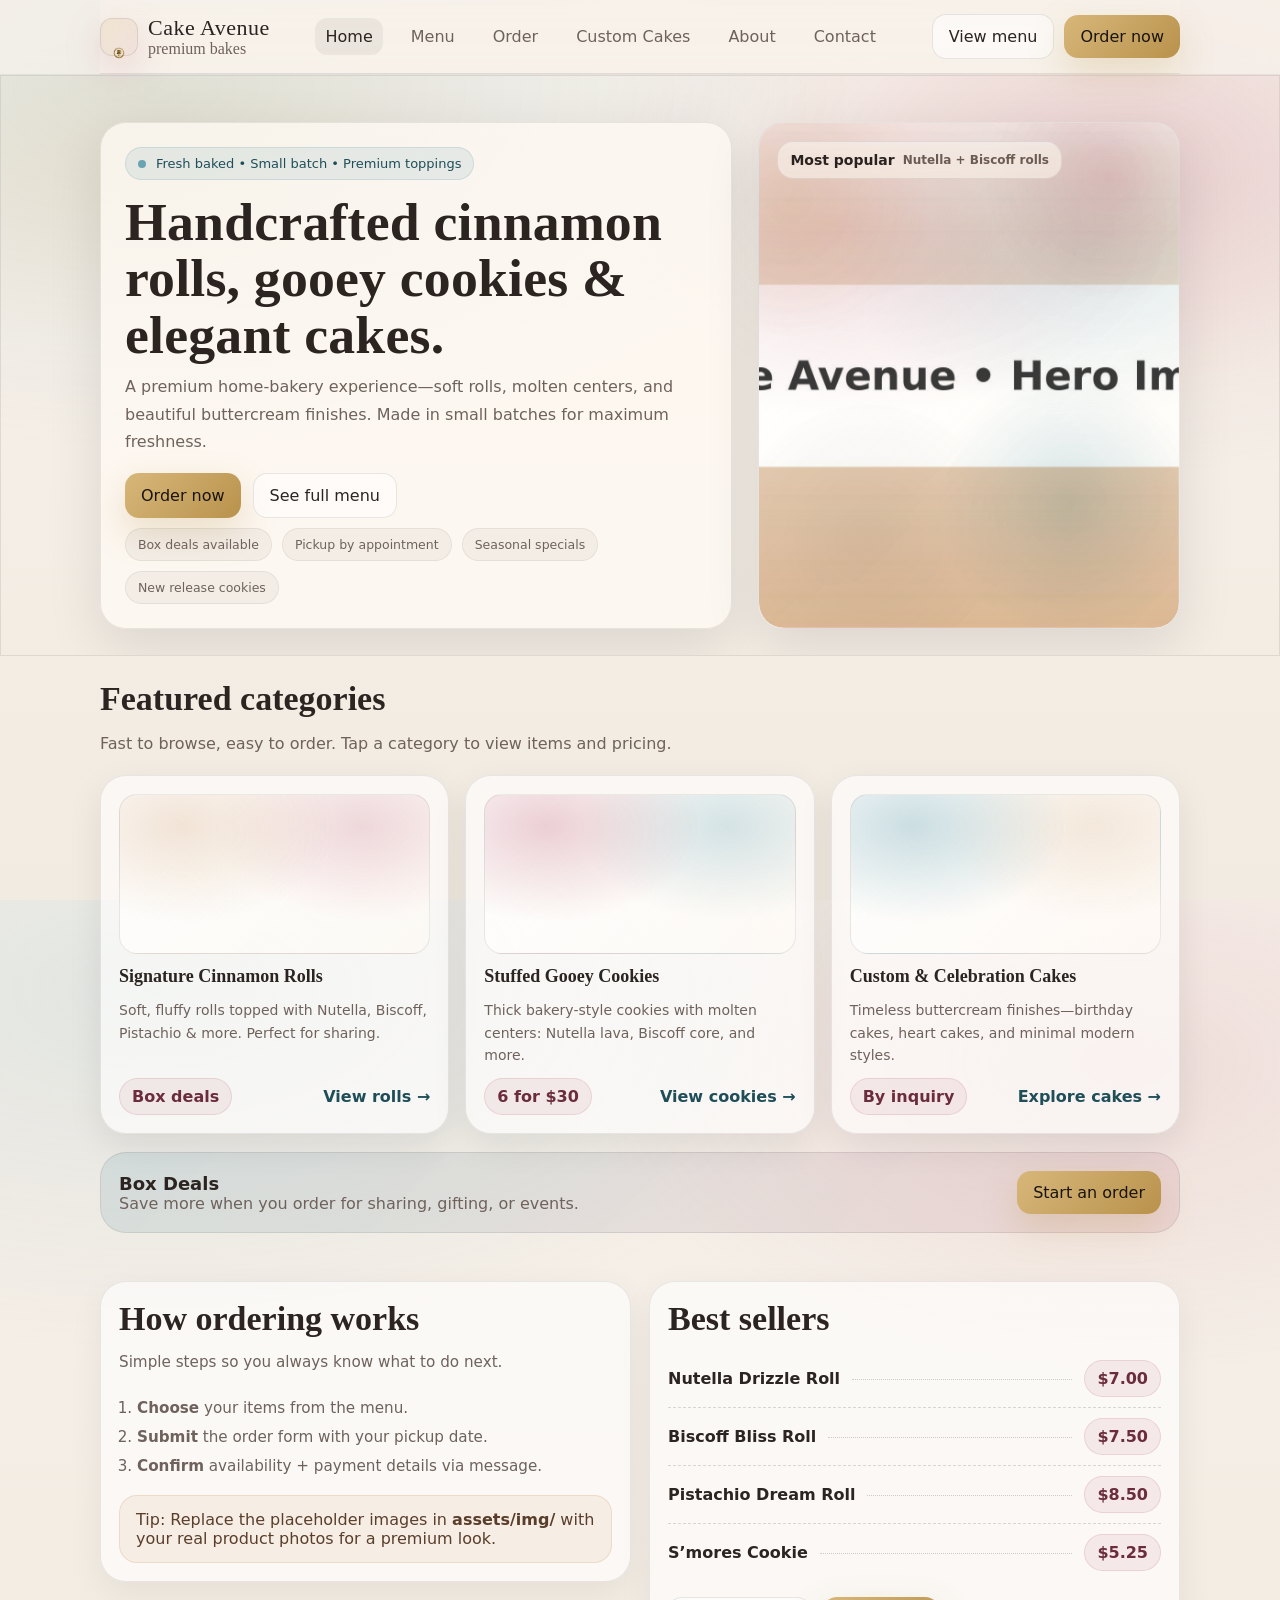
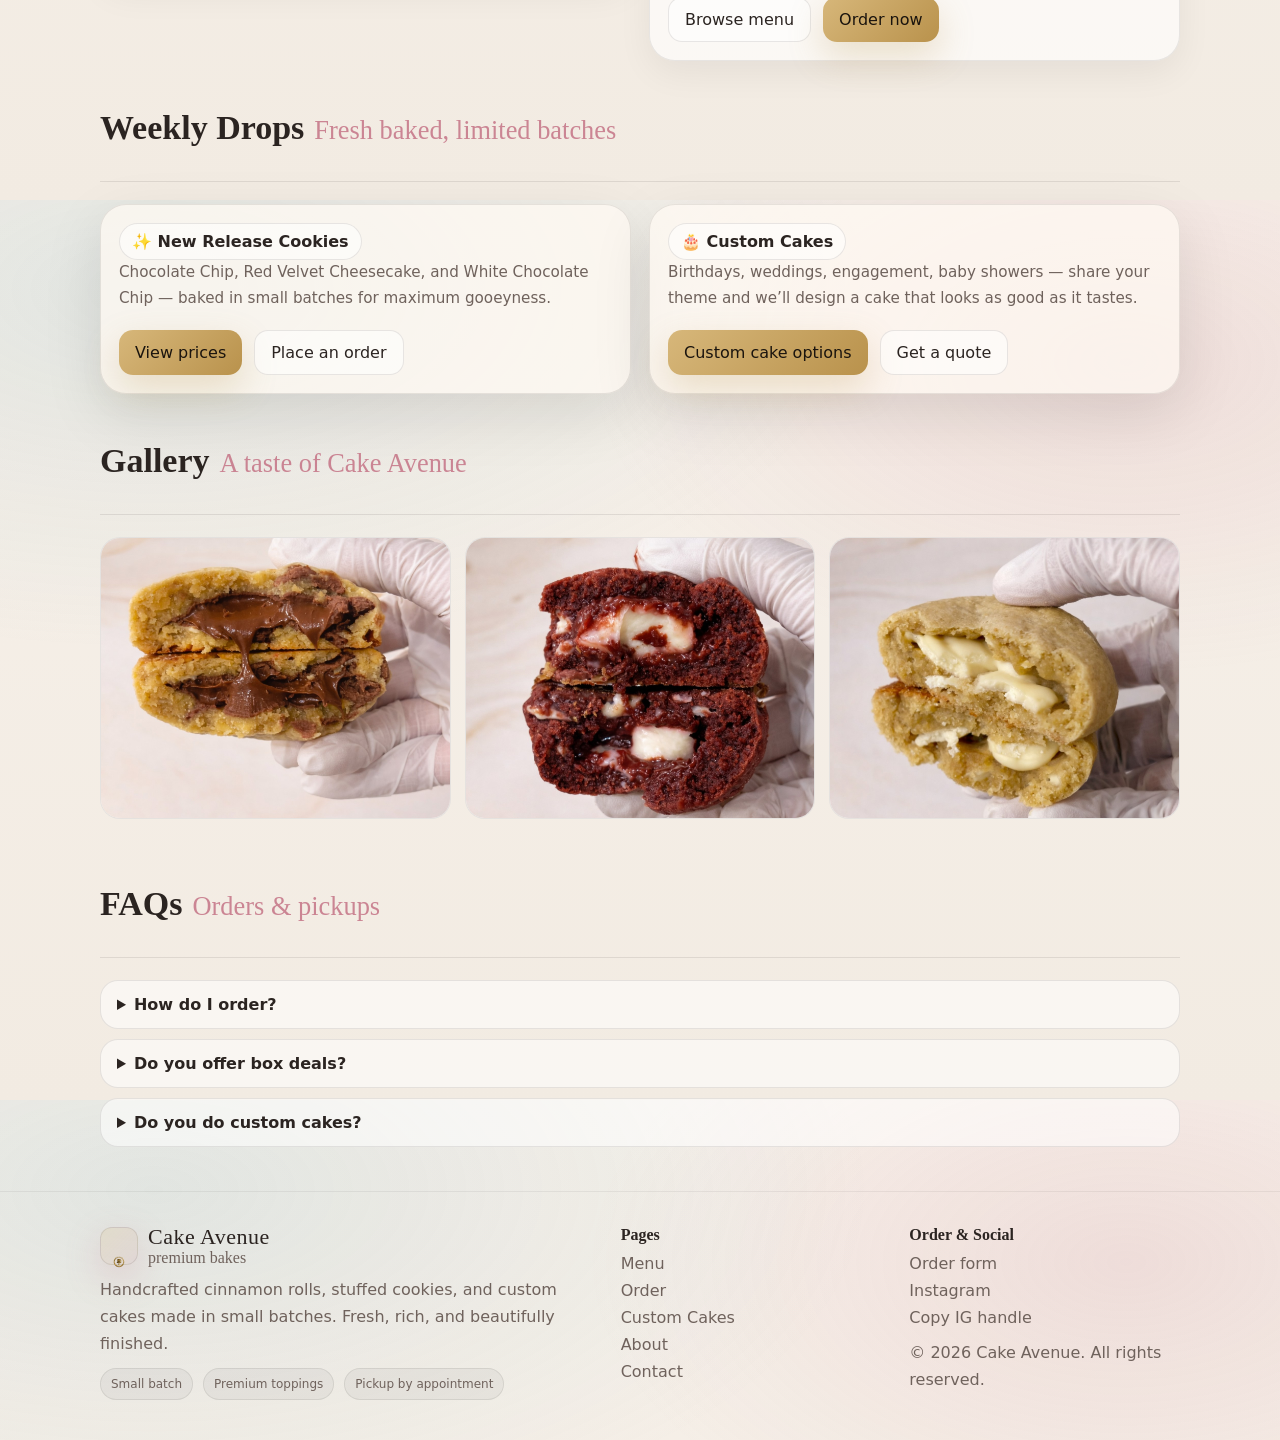
==== commit 4de42b73: "tips unvisible" ====
--- a/index.html
+++ b/index.html
@@ -226,7 +226,7 @@
       <div class="g"><img src="assets/img/new-red-velvet-1.jpg" alt="Red velvet cheesecake cookie"></div>
       <div class="g"><img src="assets/img/new-white-choc-chip-1.jpg" alt="White chocolate chip cookie"></div>
     </div>
-    <p class="small" style="margin-top:12px; color:var(--muted)">Tip: Replace these with your newest Instagram photos anytime (assets/img/).</p>
+    <p class="small" style="margin-top:12px; color:var(--muted)"><!--Tip: Replace these with your newest Instagram photos anytime (assets/img/).--></p>
   </div>
 </section>
 
--- a/assets/css/style.css
+++ b/assets/css/style.css
@@ -38,6 +38,11 @@
   display:flex; align-items:center; justify-content:space-between;
   padding:14px 0; gap:14px;
 }
+.brand-mark{
+  padding: 6px 10px;
+  border-radius: 14px;
+}
+
 .brand{display:flex; align-items:center; gap:10px}
 .brand-mark{
   width:40px; height:40px; border-radius:14px;
@@ -158,6 +163,22 @@
   box-shadow: 0 12px 35px rgba(0,0,0,.08);
   display:flex; flex-direction:column; gap:12px;
 }
+/* Logo image sizing */
+/* Bigger, clearer logo */
+.logo-img{
+  height: 56px;      /* Desktop size */
+  width: auto;
+  display: block;
+  object-fit: contain;
+}
+
+/* Mobile adjustment */
+@media (max-width: 768px){
+  .logo-img{
+    height: 48px;
+  }
+}
+
 .product-card .thumb{
   height:160px; border-radius:18px; border:1px solid rgba(0,0,0,.08);
   background:
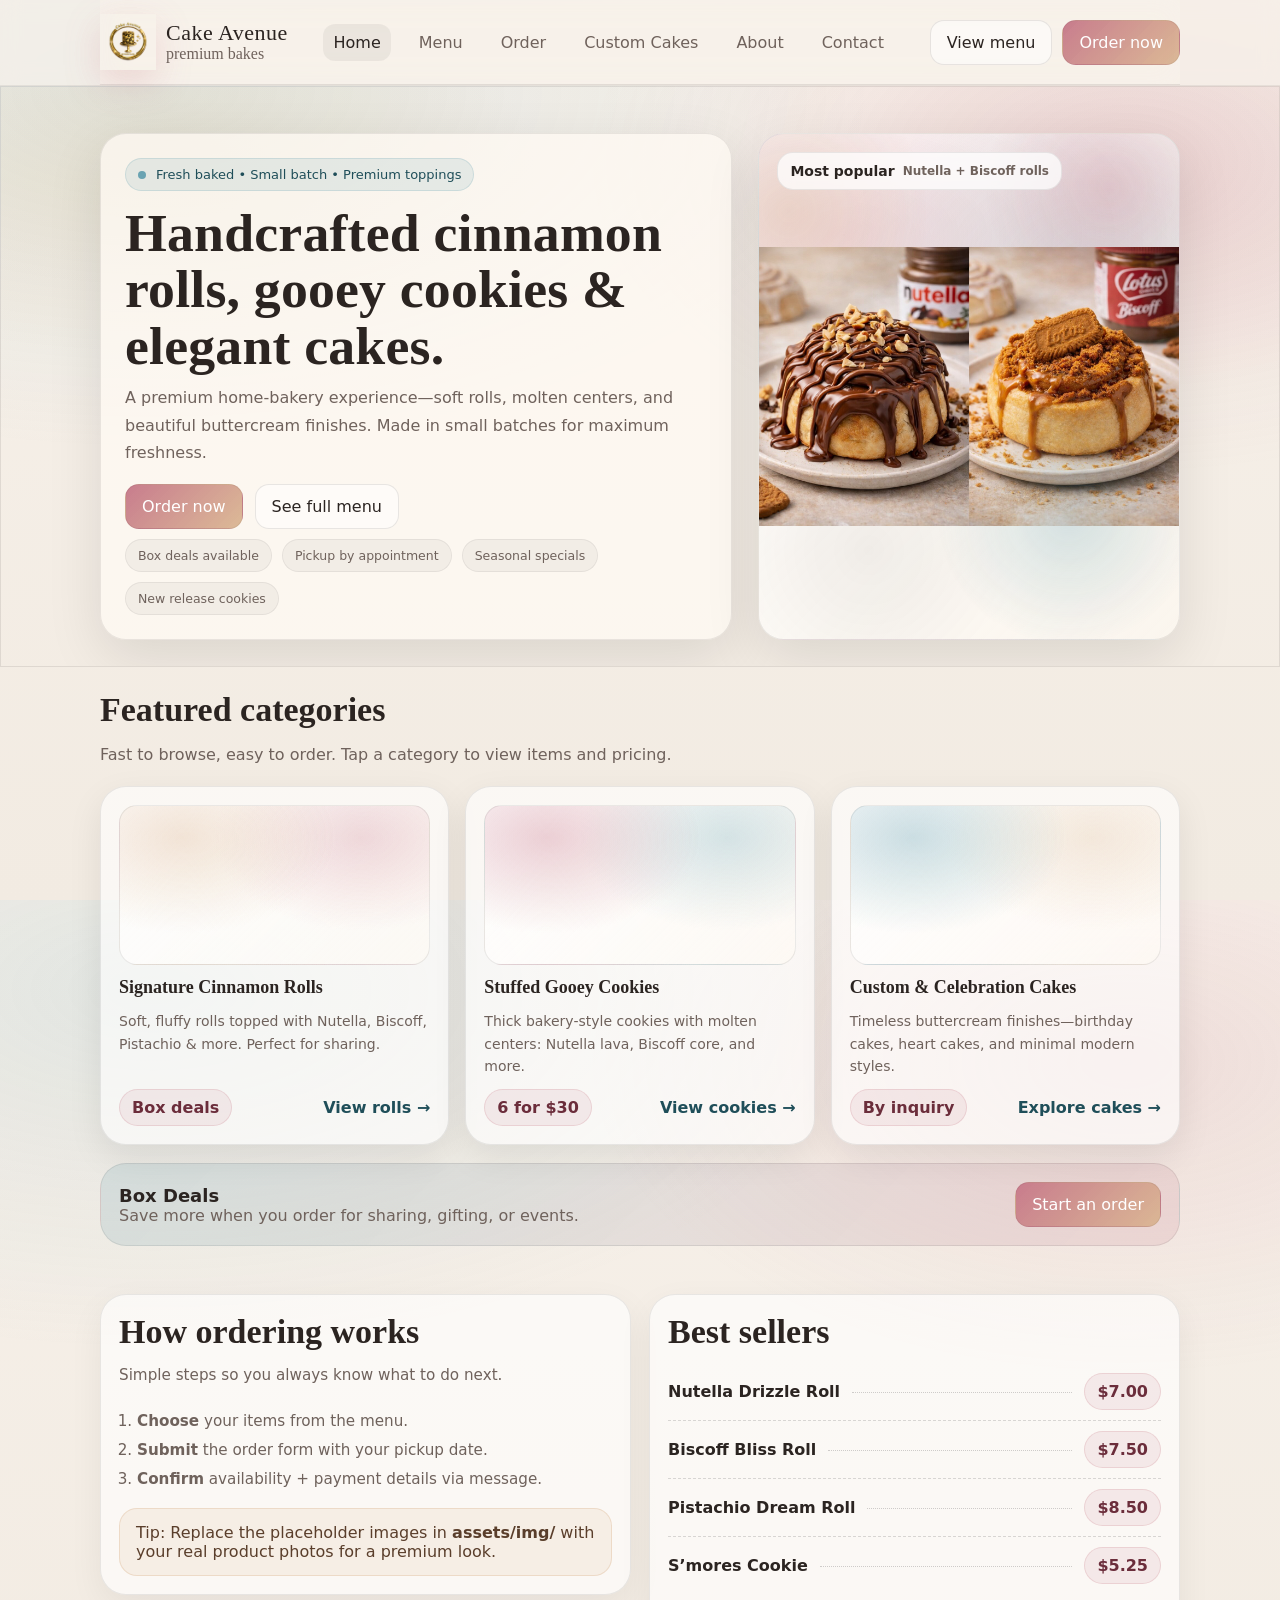
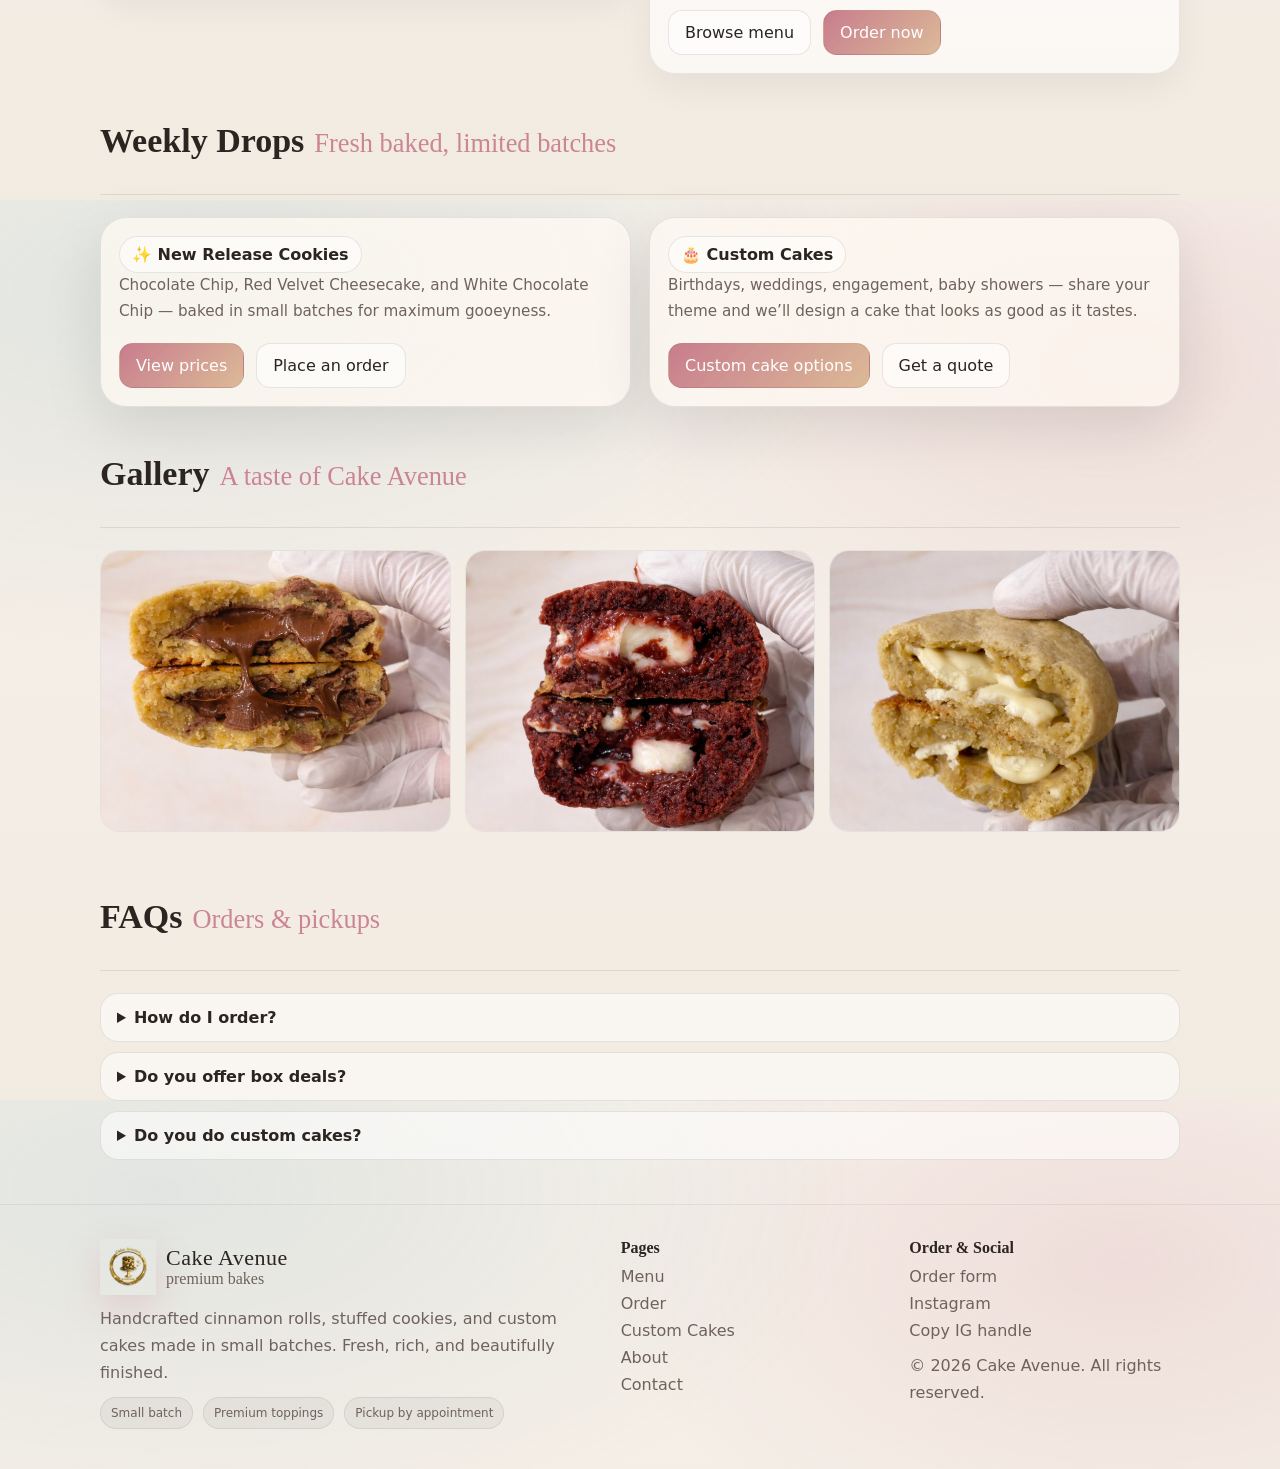
==== commit 20e498b8: "Update index.html" ====
--- a/index.html
+++ b/index.html
@@ -94,7 +94,9 @@
             <strong>Most popular</strong>
             <span>Nutella + Biscoff rolls</span>
           </div>
-          <img src="assets/img/hero-placeholder.jpg" alt="Cake Avenue hero banner (replace with your best product photo)" style="mix-blend-mode:multiply; opacity:.92; height:100%; width:100%; object-fit:cover">
+          <img src="assets/img/hero-placeholder.jpg"
+     alt="Cake Avenue hero banner"
+     style="height:100%; width:100%; object-fit:contain; background:transparent;">
         </div>
       </div>
     </div>
--- a/assets/css/style.css
+++ b/assets/css/style.css
@@ -281,11 +281,38 @@
   border-bottom:1px solid var(--line);
 }
 .nav a:hover{opacity:.9}
+/* ✅ Logo container: do NOT force small box */
 .brand-mark{
-  width:38px; height:38px; border-radius:12px;
-  display:grid; place-items:center;
-  background: linear-gradient(135deg, rgba(215,183,122,.22), rgba(199,122,139,.14));
-  border:1px solid var(--line);
+  display:flex;
+  align-items:center;
+  justify-content:center;
+
+  width:auto;
+  height:auto;
+
+  padding:0;
+  background:none;
+  border:0;
+  border-radius:0;
+
+}
+}
+/* ✅ Bigger logo (clear) */
+.logo-img{
+  height: 64px;       /* Desktop */
+  width: auto;
+  max-width: 200px;
+  object-fit: contain;
+  display:block;
+}
+
+@media (max-width: 768px){
+  .logo-img{
+    height: 52px;
+    max-width: 170px;
+  }
+}
+
 }
 .btn.primary{
   background: linear-gradient(135deg, var(--gold), var(--gold2));
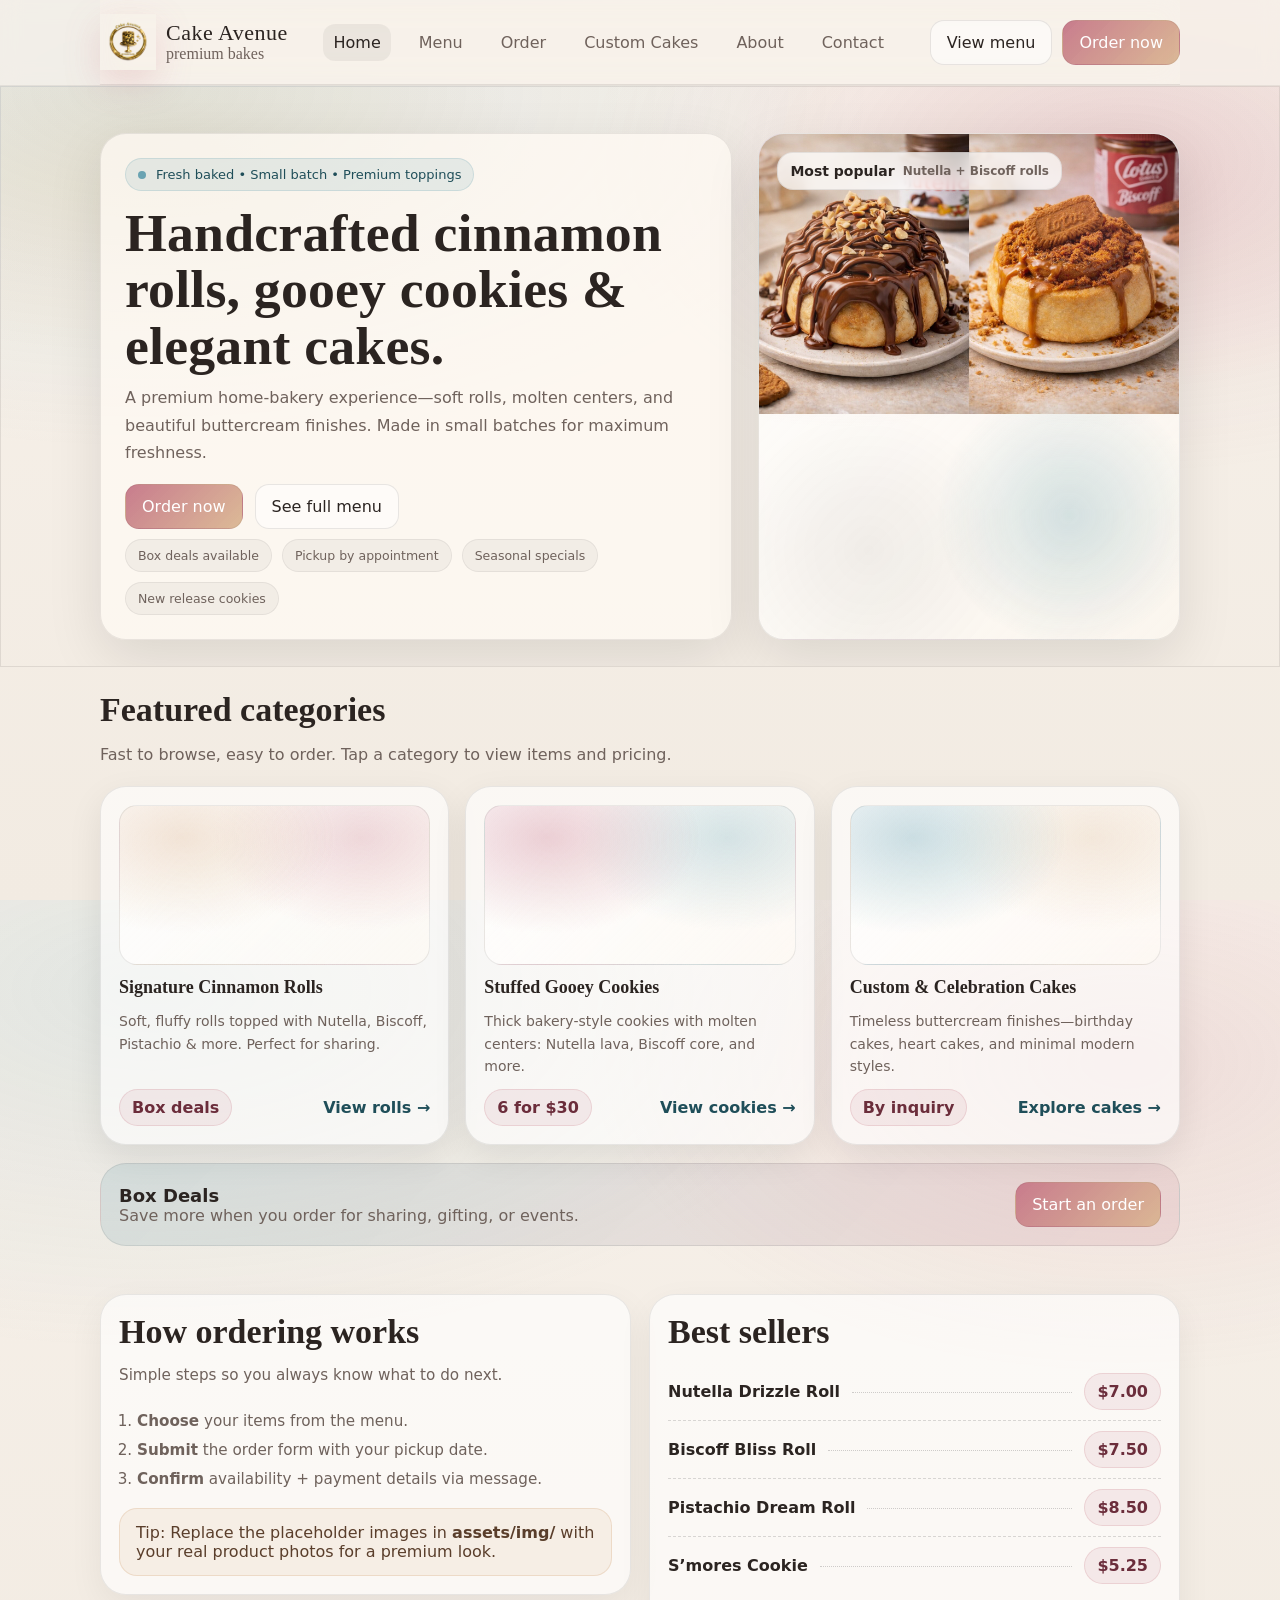
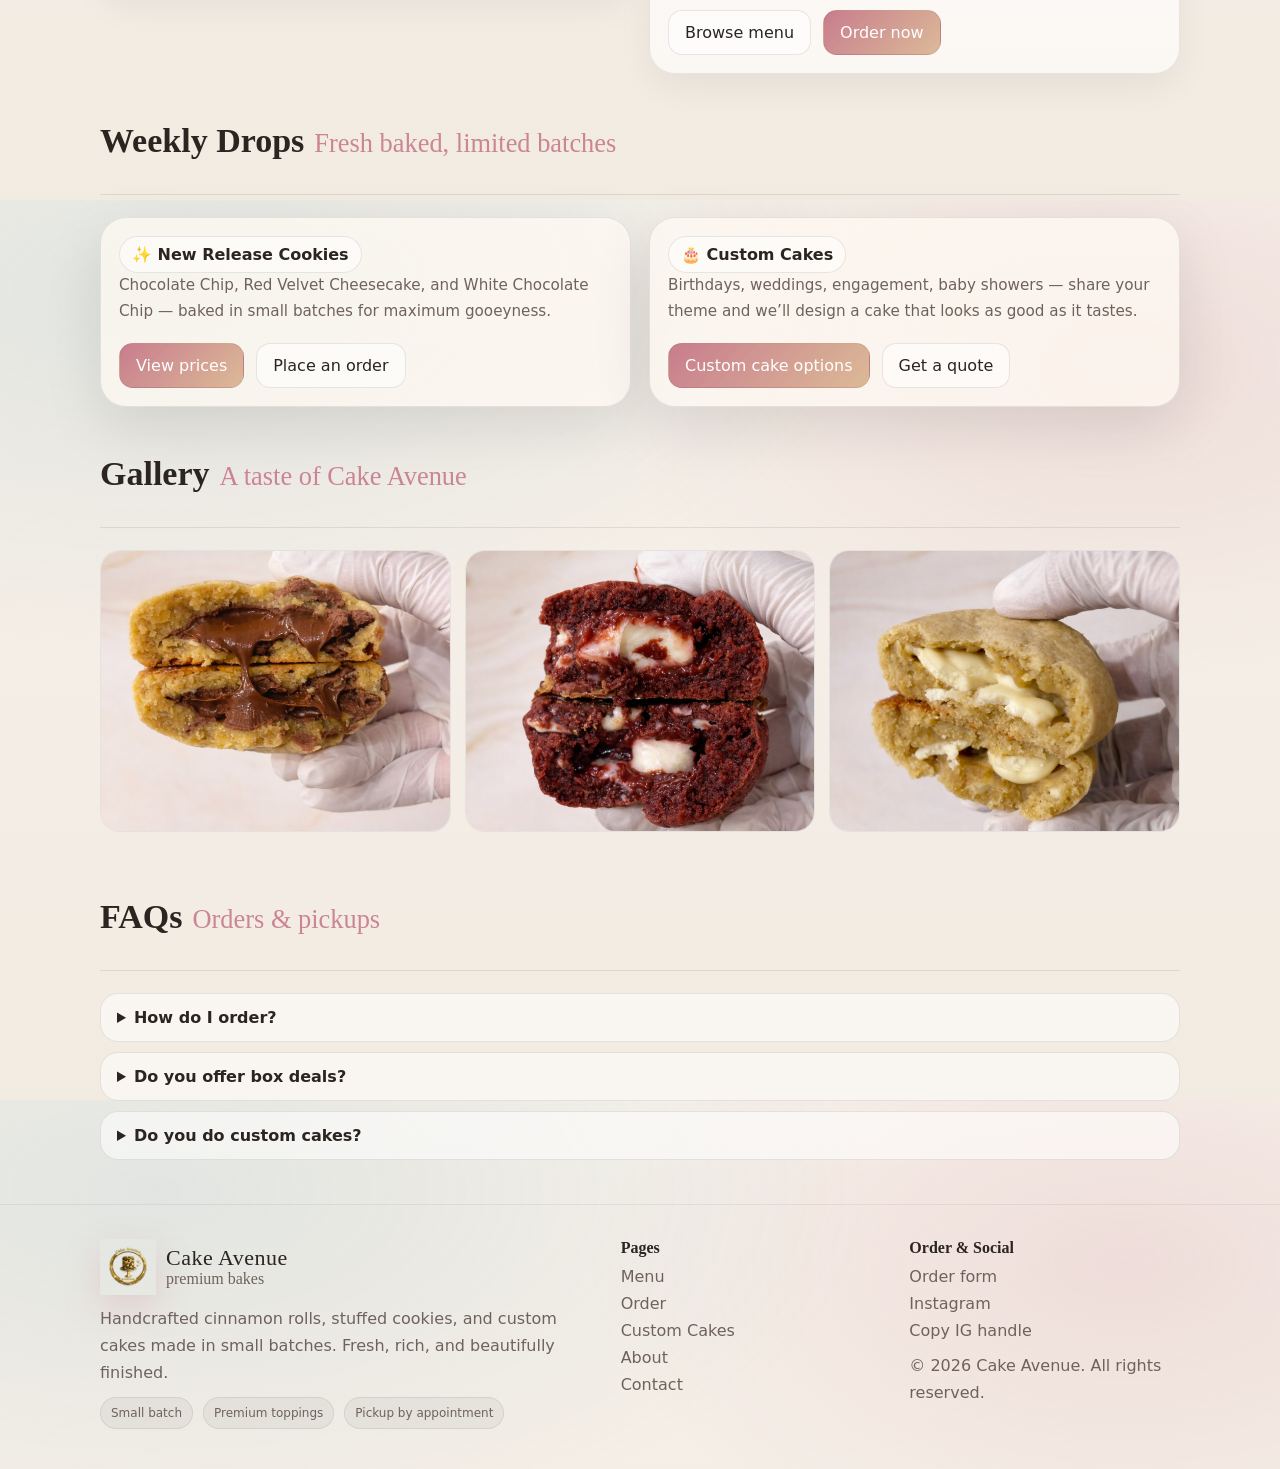
==== commit 346f72f5: "Update index.html" ====
--- a/index.html
+++ b/index.html
@@ -94,9 +94,7 @@
             <strong>Most popular</strong>
             <span>Nutella + Biscoff rolls</span>
           </div>
-          <img src="assets/img/hero-placeholder.jpg"
-     alt="Cake Avenue hero banner"
-     style="height:100%; width:100%; object-fit:contain; background:transparent;">
+          <img src="assets/img/hero-placeholder.jpg" class="hero-img" alt="Cake Avenue hero banner">
         </div>
       </div>
     </div>
--- a/assets/css/style.css
+++ b/assets/css/style.css
@@ -139,6 +139,12 @@
     radial-gradient(circle at 30% 78%, rgba(0,0,0,.06), transparent 26%);
   filter: blur(1px);
   opacity:.9;
+}.
+hero-img{
+  width:100%;
+  height:100%;
+  object-fit: contain; /* ✅ full image */
+  display:block;
 }
 .hero-art .badge{
   position:absolute; left:18px; top:18px;
